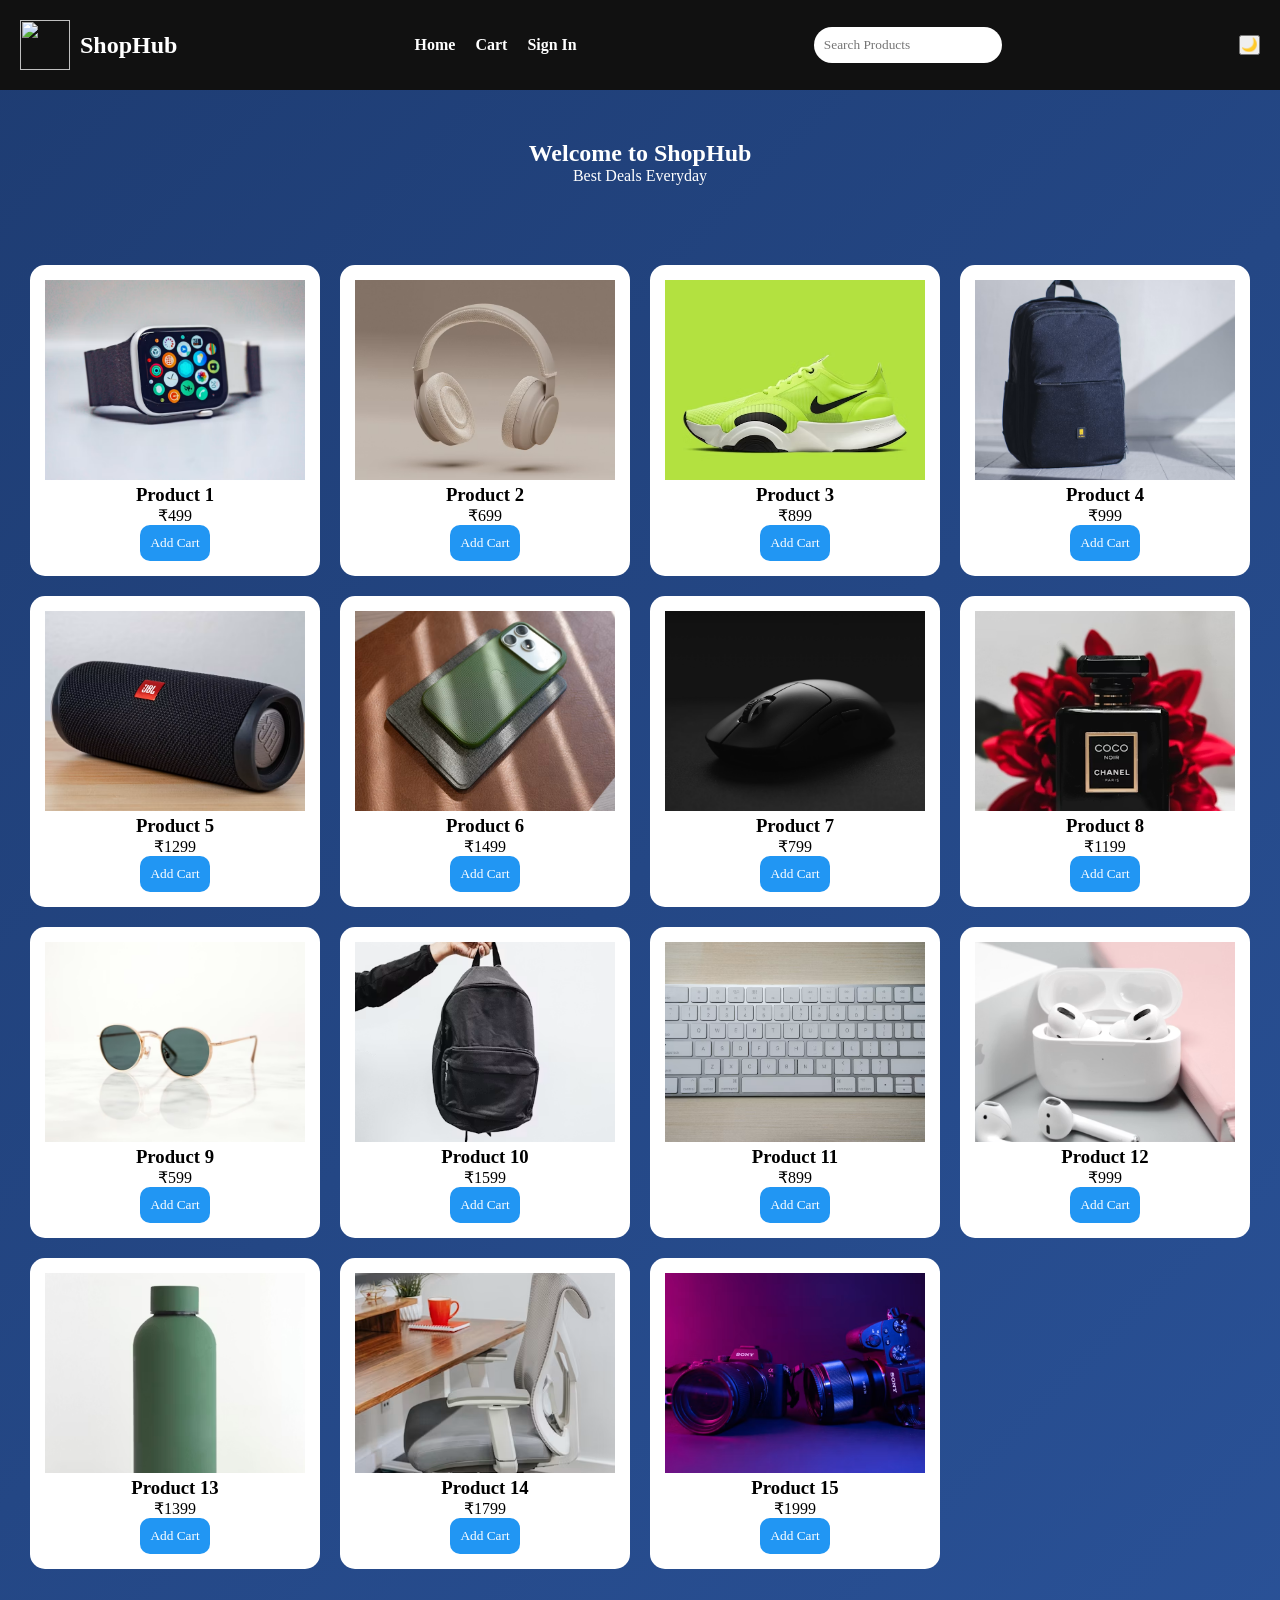
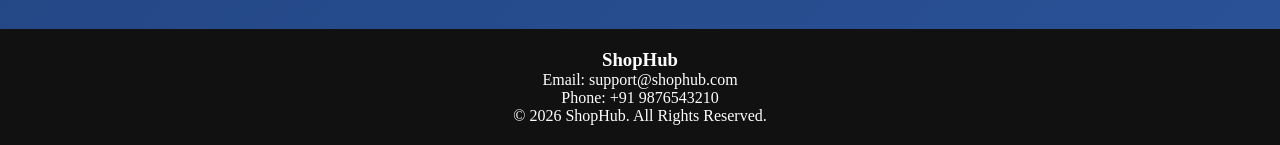
==== index.html @ 16455e15 "initial commit" ====
<!DOCTYPE html>
<html lang="en">
<head>
<meta charset="UTF-8">
<meta name="viewport" content="width=device-width, initial-scale=1.0">
<title>ShopHub</title>

<link rel="stylesheet" href="css/style.css">
</head>
<body>

<header>

<div class="logo">
<img src="images/logo.png">
<h2>ShopHub</h2>
</div>

<nav>
<a href="index.html">Home</a>
<a href="cart.html">Cart</a>
<a href="login.html">Sign In</a>
</nav>

<div class="search-box">
<input type="text" id="searchInput" placeholder="Search Products">
</div>

<button id="themeBtn">🌙</button>

</header>

<section class="hero">
<h1>Welcome to ShopHub</h1>
<p>Best Deals Everyday</p>
</section>

<section class="products" id="productContainer">

<div class="card">
<img src="images/product1.jpg">
<h3>Product 1</h3>
<p>₹499</p>
<button onclick="addToCart('Product 1',499)">Add Cart</button>
</div>

<div class="card">
<img src="images/product2.jpg">
<h3>Product 2</h3>
<p>₹699</p>
<button onclick="addToCart('Product 2',699)">Add Cart</button>
</div>

<div class="card">
<img src="images/product3.jpg">
<h3>Product 3</h3>
<p>₹899</p>
<button onclick="addToCart('Product 3',899)">Add Cart</button>
</div>

<div class="card">
<img src="images/product4.jpg">
<h3>Product 4</h3>
<p>₹999</p>
<button onclick="addToCart('Product 4',999)">Add Cart</button>
</div>

<div class="card">
<img src="images/product5.jpg">
<h3>Product 5</h3>
<p>₹1299</p>
<button onclick="addToCart('Product 5',1299)">Add Cart</button>
</div>

<div class="card">
<img src="images/product6.jpg">
<h3>Product 6</h3>
<p>₹1499</p>
<button onclick="addToCart('Product 6',1499)">Add Cart</button>
</div>

<div class="card">
<img src="images/product7.jpg">
<h3>Product 7</h3>
<p>₹799</p>
<button onclick="addToCart('Product 7',799)">Add Cart</button>
</div>

<div class="card">
<img src="images/product8.jpg">
<h3>Product 8</h3>
<p>₹1199</p>
<button onclick="addToCart('Product 8',1199)">Add Cart</button>
</div>

<div class="card">
<img src="images/product9.jpg">
<h3>Product 9</h3>
<p>₹599</p>
<button onclick="addToCart('Product 9',599)">Add Cart</button>
</div>

<div class="card">
<img src="images/product10.jpg">
<h3>Product 10</h3>
<p>₹1599</p>
<button onclick="addToCart('Product 10',1599)">Add Cart</button>
</div>

<div class="card">
<img src="images/product11.jpg">
<h3>Product 11</h3>
<p>₹899</p>
<button onclick="addToCart('Product 11',899)">Add Cart</button>
</div>

<div class="card">
<img src="images/product12.jpg">
<h3>Product 12</h3>
<p>₹999</p>
<button onclick="addToCart('Product 12',999)">Add Cart</button>
</div>

<div class="card">
<img src="images/product13.jpg">
<h3>Product 13</h3>
<p>₹1399</p>
<button onclick="addToCart('Product 13',1399)">Add Cart</button>
</div>

<div class="card">
<img src="images/product14.jpg">
<h3>Product 14</h3>
<p>₹1799</p>
<button onclick="addToCart('Product 14',1799)">Add Cart</button>
</div>

<div class="card">
<img src="images/product15.jpg">
<h3>Product 15</h3>
<p>₹1999</p>
<button onclick="addToCart('Product 15',1999)">Add Cart</button>
</div>

</section>

<footer>
<h3>ShopHub</h3>
<p>Email: support@shophub.com</p>
<p>Phone: +91 9876543210</p>
<p>© 2026 ShopHub. All Rights Reserved.</p>
</footer>

<script src="js/script.js"></script>

</body>
</html>
---- css/style.css ----
*{
margin:0;
padding:0;
box-sizing:border-box;
font-family:Poppins;
}

body{
background:linear-gradient(135deg,#1e3c72,#2a5298);
color:white;
}

header{
display:flex;
justify-content:space-between;
align-items:center;
padding:20px;
background:#111;
}

.logo{
display:flex;
align-items:center;
gap:10px;
}

.logo img{
width:50px;
height:50px;
}

nav{
display:flex;
gap:20px;
}

nav a{
color:white;
text-decoration:none;
font-weight:bold;
}

.search-box input{
padding:10px;
border:none;
border-radius:20px;
}

.hero{
text-align:center;
padding:50px;
}

.products{
display:grid;
grid-template-columns:repeat(auto-fit,minmax(250px,1fr));
gap:20px;
padding:30px;
}

.card{
background:white;
color:black;
padding:15px;
border-radius:15px;
text-align:center;
transition:.3s;
}

.card:hover{
transform:scale(1.05);
}

.card img{
width:100%;
height:200px;
object-fit:cover;
}

.card button{
padding:10px;
background:#2196f3;
color:white;
border:none;
border-radius:10px;
cursor:pointer;
}

.auth-box{
width:400px;
margin:100px auto;
background:white;
color:black;
padding:30px;
border-radius:15px;
}

.auth-box input{
width:100%;
padding:10px;
margin:10px 0;
}

.register-container{
display:flex;
height:100vh;
}

.left-image{
width:50%;
}

.left-image img{
width:100%;
height:100%;
object-fit:cover;
}

.register-form{
width:50%;
display:flex;
flex-direction:column;
justify-content:center;
padding:50px;
background:white;
color:black;
}

.register-form input{
padding:12px;
margin:10px 0;
}

footer{
text-align:center;
padding:20px;
background:#111;
margin-top:30px;
}

.dark{
background:#111;
color:white;
}
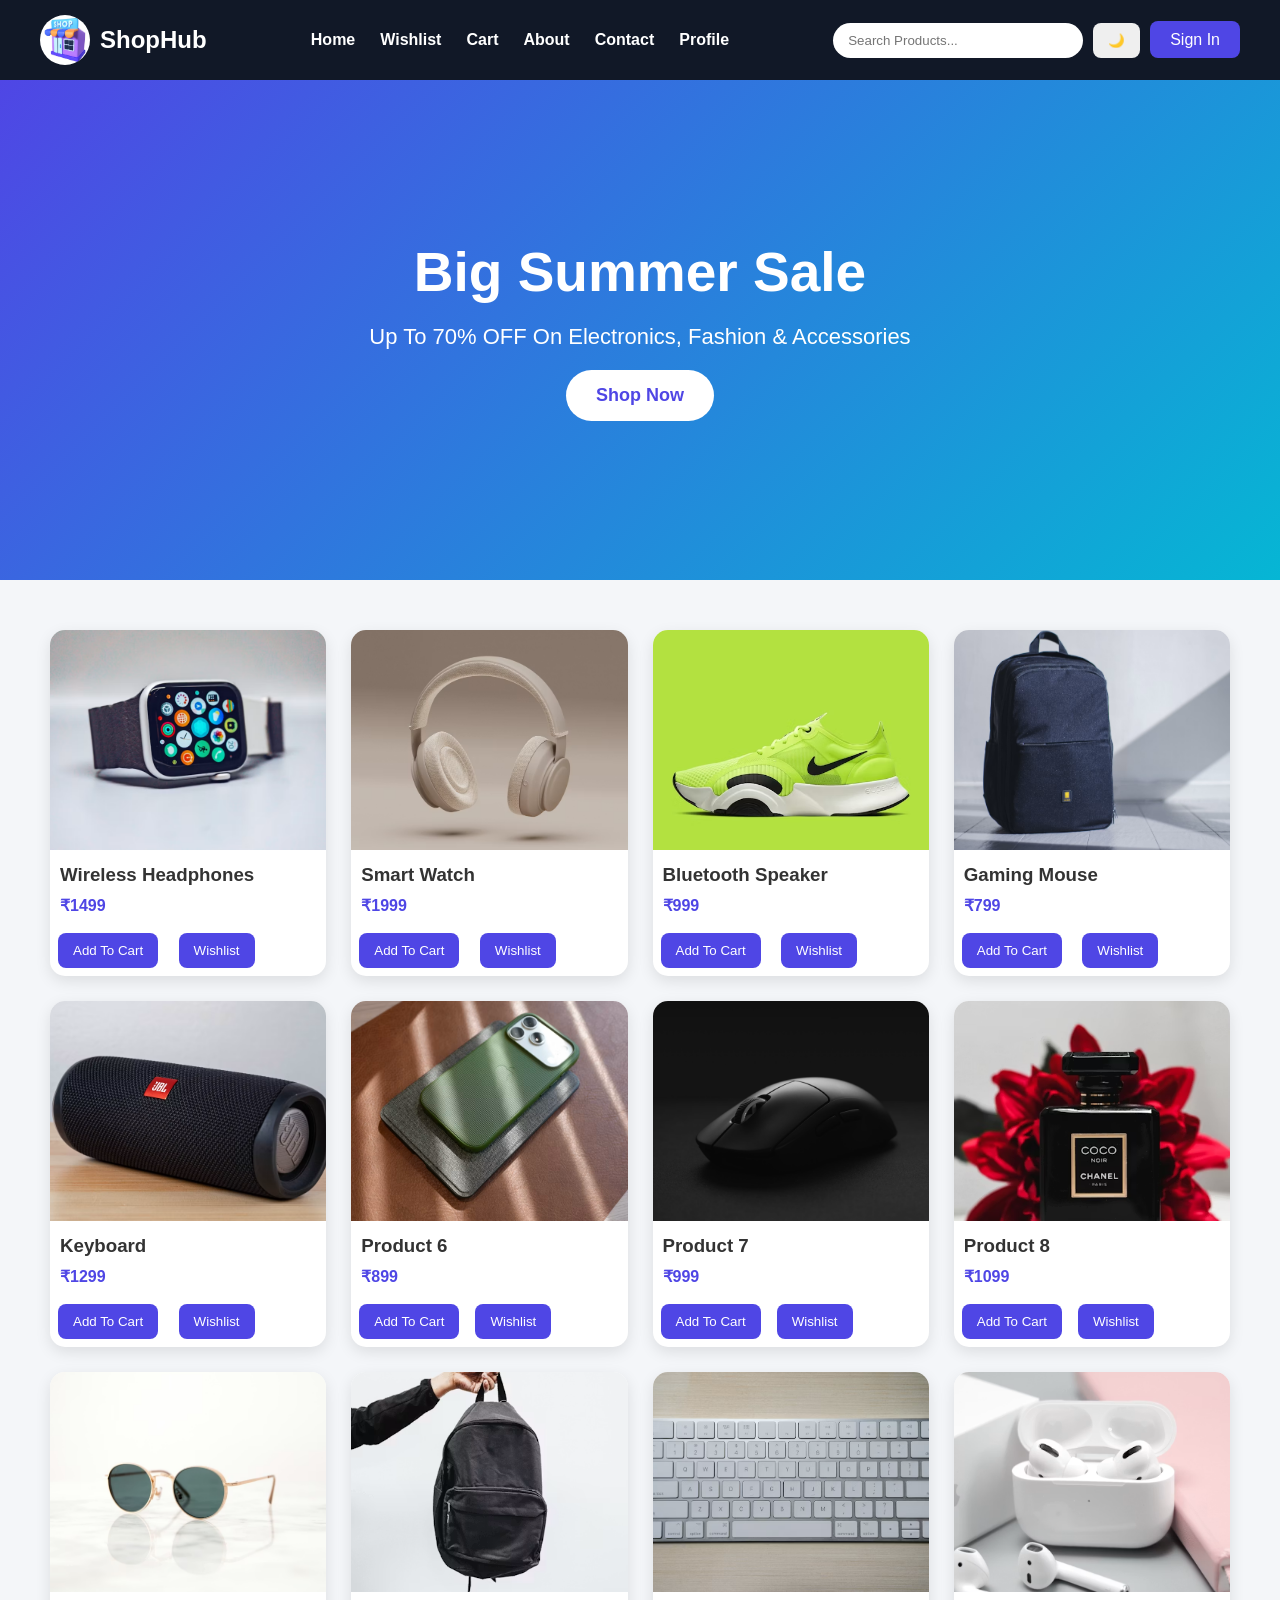
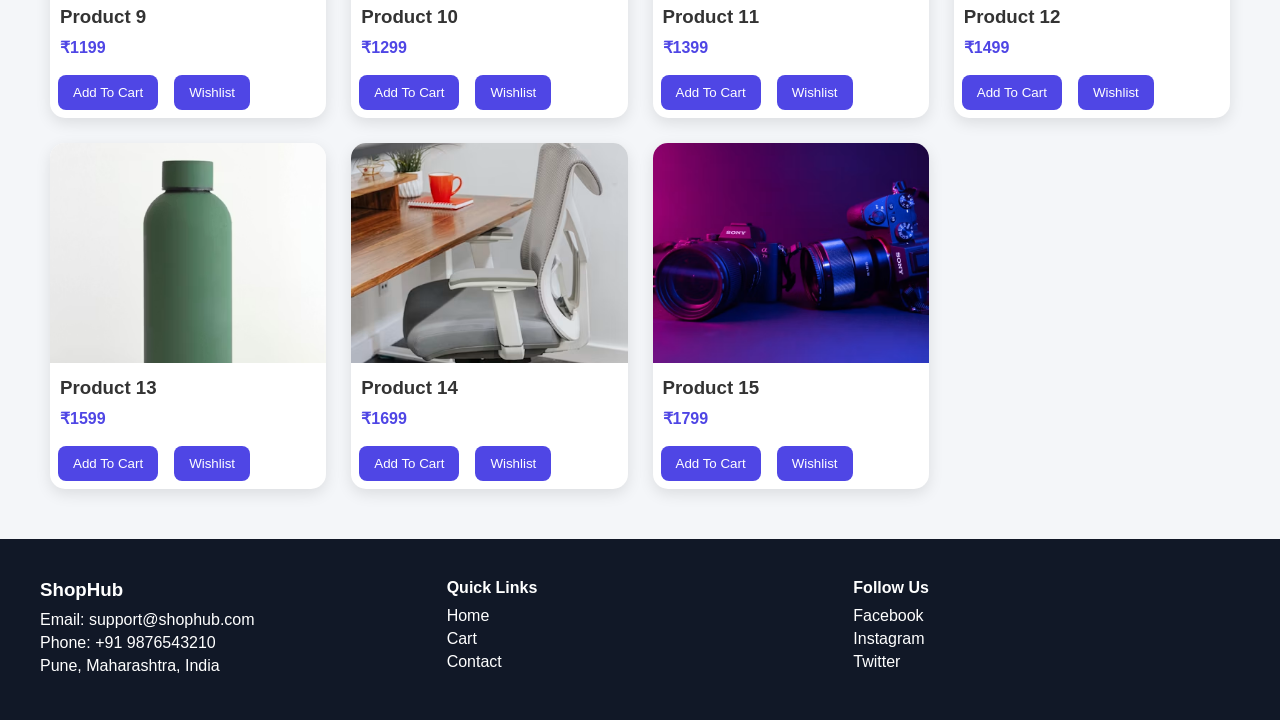
==== commit 8a353534: "Initial commit" ====
--- a/index.html
+++ b/index.html
@@ -3,152 +3,200 @@
 <head>
 <meta charset="UTF-8">
 <meta name="viewport" content="width=device-width, initial-scale=1.0">
-<title>ShopHub</title>
+<title>ShopHub E-Commerce</title>
 
 <link rel="stylesheet" href="css/style.css">
+<link rel="stylesheet"
+href="https://cdnjs.cloudflare.com/ajax/libs/font-awesome/6.5.1/css/all.min.css">
 </head>
+
 <body>
 
 <header>
 
 <div class="logo">
-<img src="images/logo.png">
+<img src="images/logo.png" alt="">
 <h2>ShopHub</h2>
 </div>
 
 <nav>
 <a href="index.html">Home</a>
+<a href="wishlist.html">Wishlist</a>
 <a href="cart.html">Cart</a>
-<a href="login.html">Sign In</a>
+<a href="about.html">About</a>
+<a href="contact.html">Contact</a>
+<a href="profile.html">Profile</a>
 </nav>
 
-<div class="search-box">
-<input type="text" id="searchInput" placeholder="Search Products">
-</div>
-
-<button id="themeBtn">🌙</button>
+<div class="right-header">
+
+<input
+type="text"
+id="searchInput"
+placeholder="Search Products...">
+
+<button id="themeBtn">
+🌙
+</button>
+
+<div id="userSection">
+
+<a href="login.html" class="login-btn">
+Sign In
+</a>
+
+</div>
+
+</div>
 
 </header>
 
 <section class="hero">
-<h1>Welcome to ShopHub</h1>
-<p>Best Deals Everyday</p>
+
+<h1>Big Summer Sale</h1>
+
+<p>
+Up To 70% OFF On Electronics,
+Fashion & Accessories
+</p>
+
+<a href="#products">
+<button class="shop-btn">
+Shop Now
+</button>
+</a>
+
 </section>
 
-<section class="products" id="productContainer">
+<section id="products" class="products">
+
+<!-- Product 1 -->
 
 <div class="card">
 <img src="images/product1.jpg">
-<h3>Product 1</h3>
-<p>₹499</p>
-<button onclick="addToCart('Product 1',499)">Add Cart</button>
-</div>
+<h3>Wireless Headphones</h3>
+<p>₹1499</p>
+
+<button onclick="addToCart('Wireless Headphones',1499)">
+Add To Cart
+</button>
+
+<button onclick="addToWishlist('Wireless Headphones',1499)">
+Wishlist
+</button>
+</div>
+
+<!-- Product 2 -->
 
 <div class="card">
 <img src="images/product2.jpg">
-<h3>Product 2</h3>
-<p>₹699</p>
-<button onclick="addToCart('Product 2',699)">Add Cart</button>
-</div>
+<h3>Smart Watch</h3>
+<p>₹1999</p>
+
+<button onclick="addToCart('Smart Watch',1999)">
+Add To Cart
+</button>
+
+<button onclick="addToWishlist('Smart Watch',1999)">
+Wishlist
+</button>
+</div>
+
+<!-- Product 3 -->
 
 <div class="card">
 <img src="images/product3.jpg">
-<h3>Product 3</h3>
-<p>₹899</p>
-<button onclick="addToCart('Product 3',899)">Add Cart</button>
-</div>
+<h3>Bluetooth Speaker</h3>
+<p>₹999</p>
+
+<button onclick="addToCart('Bluetooth Speaker',999)">
+Add To Cart
+</button>
+
+<button onclick="addToWishlist('Bluetooth Speaker',999)">
+Wishlist
+</button>
+</div>
+
+<!-- Product 4 -->
 
 <div class="card">
 <img src="images/product4.jpg">
-<h3>Product 4</h3>
-<p>₹999</p>
-<button onclick="addToCart('Product 4',999)">Add Cart</button>
-</div>
+<h3>Gaming Mouse</h3>
+<p>₹799</p>
+
+<button onclick="addToCart('Gaming Mouse',799)">
+Add To Cart
+</button>
+
+<button onclick="addToWishlist('Gaming Mouse',799)">
+Wishlist
+</button>
+</div>
+
+<!-- Product 5 -->
 
 <div class="card">
 <img src="images/product5.jpg">
-<h3>Product 5</h3>
+<h3>Keyboard</h3>
 <p>₹1299</p>
-<button onclick="addToCart('Product 5',1299)">Add Cart</button>
-</div>
-
-<div class="card">
-<img src="images/product6.jpg">
-<h3>Product 6</h3>
-<p>₹1499</p>
-<button onclick="addToCart('Product 6',1499)">Add Cart</button>
-</div>
-
-<div class="card">
-<img src="images/product7.jpg">
-<h3>Product 7</h3>
-<p>₹799</p>
-<button onclick="addToCart('Product 7',799)">Add Cart</button>
-</div>
-
-<div class="card">
-<img src="images/product8.jpg">
-<h3>Product 8</h3>
-<p>₹1199</p>
-<button onclick="addToCart('Product 8',1199)">Add Cart</button>
-</div>
-
-<div class="card">
-<img src="images/product9.jpg">
-<h3>Product 9</h3>
-<p>₹599</p>
-<button onclick="addToCart('Product 9',599)">Add Cart</button>
-</div>
-
-<div class="card">
-<img src="images/product10.jpg">
-<h3>Product 10</h3>
-<p>₹1599</p>
-<button onclick="addToCart('Product 10',1599)">Add Cart</button>
-</div>
-
-<div class="card">
-<img src="images/product11.jpg">
-<h3>Product 11</h3>
-<p>₹899</p>
-<button onclick="addToCart('Product 11',899)">Add Cart</button>
-</div>
-
-<div class="card">
-<img src="images/product12.jpg">
-<h3>Product 12</h3>
-<p>₹999</p>
-<button onclick="addToCart('Product 12',999)">Add Cart</button>
-</div>
-
-<div class="card">
-<img src="images/product13.jpg">
-<h3>Product 13</h3>
-<p>₹1399</p>
-<button onclick="addToCart('Product 13',1399)">Add Cart</button>
-</div>
-
-<div class="card">
-<img src="images/product14.jpg">
-<h3>Product 14</h3>
-<p>₹1799</p>
-<button onclick="addToCart('Product 14',1799)">Add Cart</button>
-</div>
-
-<div class="card">
-<img src="images/product15.jpg">
-<h3>Product 15</h3>
-<p>₹1999</p>
-<button onclick="addToCart('Product 15',1999)">Add Cart</button>
-</div>
+
+<button onclick="addToCart('Keyboard',1299)">
+Add To Cart
+</button>
+
+<button onclick="addToWishlist('Keyboard',1299)">
+Wishlist
+</button>
+</div>
+
+<!-- Product 6-15 -->
+
+<div class="card"><img src="images/product6.jpg"><h3>Product 6</h3><p>₹899</p><button onclick="addToCart('Product 6',899)">Add To Cart</button><button onclick="addToWishlist('Product 6',899)">Wishlist</button></div>
+
+<div class="card"><img src="images/product7.jpg"><h3>Product 7</h3><p>₹999</p><button onclick="addToCart('Product 7',999)">Add To Cart</button><button onclick="addToWishlist('Product 7',999)">Wishlist</button></div>
+
+<div class="card"><img src="images/product8.jpg"><h3>Product 8</h3><p>₹1099</p><button onclick="addToCart('Product 8',1099)">Add To Cart</button><button onclick="addToWishlist('Product 8',1099)">Wishlist</button></div>
+
+<div class="card"><img src="images/product9.jpg"><h3>Product 9</h3><p>₹1199</p><button onclick="addToCart('Product 9',1199)">Add To Cart</button><button onclick="addToWishlist('Product 9',1199)">Wishlist</button></div>
+
+<div class="card"><img src="images/product10.jpg"><h3>Product 10</h3><p>₹1299</p><button onclick="addToCart('Product 10',1299)">Add To Cart</button><button onclick="addToWishlist('Product 10',1299)">Wishlist</button></div>
+
+<div class="card"><img src="images/product11.jpg"><h3>Product 11</h3><p>₹1399</p><button onclick="addToCart('Product 11',1399)">Add To Cart</button><button onclick="addToWishlist('Product 11',1399)">Wishlist</button></div>
+
+<div class="card"><img src="images/product12.jpg"><h3>Product 12</h3><p>₹1499</p><button onclick="addToCart('Product 12',1499)">Add To Cart</button><button onclick="addToWishlist('Product 12',1499)">Wishlist</button></div>
+
+<div class="card"><img src="images/product13.jpg"><h3>Product 13</h3><p>₹1599</p><button onclick="addToCart('Product 13',1599)">Add To Cart</button><button onclick="addToWishlist('Product 13',1599)">Wishlist</button></div>
+
+<div class="card"><img src="images/product14.jpg"><h3>Product 14</h3><p>₹1699</p><button onclick="addToCart('Product 14',1699)">Add To Cart</button><button onclick="addToWishlist('Product 14',1699)">Wishlist</button></div>
+
+<div class="card"><img src="images/product15.jpg"><h3>Product 15</h3><p>₹1799</p><button onclick="addToCart('Product 15',1799)">Add To Cart</button><button onclick="addToWishlist('Product 15',1799)">Wishlist</button></div>
 
 </section>
 
 <footer>
+
+<div>
 <h3>ShopHub</h3>
 <p>Email: support@shophub.com</p>
 <p>Phone: +91 9876543210</p>
-<p>© 2026 ShopHub. All Rights Reserved.</p>
+<p>Pune, Maharashtra, India</p>
+</div>
+
+<div>
+<h4>Quick Links</h4>
+<p>Home</p>
+<p>Cart</p>
+<p>Contact</p>
+</div>
+
+<div>
+<h4>Follow Us</h4>
+<p>Facebook</p>
+<p>Instagram</p>
+<p>Twitter</p>
+</div>
+
 </footer>
 
 <script src="js/script.js"></script>
--- a/css/style.css
+++ b/css/style.css
@@ -1,21 +1,34 @@
+/* =========================
+   GLOBAL
+========================= */
+
 *{
 margin:0;
 padding:0;
 box-sizing:border-box;
-font-family:Poppins;
+font-family:'Segoe UI',sans-serif;
+scroll-behavior:smooth;
 }
 
 body{
-background:linear-gradient(135deg,#1e3c72,#2a5298);
-color:white;
-}
+background:#f4f6f9;
+color:#333;
+transition:0.3s;
+}
+
+/* =========================
+   HEADER
+========================= */
 
 header{
 display:flex;
 justify-content:space-between;
 align-items:center;
-padding:20px;
-background:#111;
+padding:15px 40px;
+background:#111827;
+position:sticky;
+top:0;
+z-index:1000;
 }
 
 .logo{
@@ -27,118 +40,739 @@
 .logo img{
 width:50px;
 height:50px;
+border-radius:50%;
+}
+
+.logo h2{
+color:white;
 }
 
 nav{
 display:flex;
-gap:20px;
+gap:25px;
 }
 
 nav a{
-color:white;
 text-decoration:none;
+color:white;
+font-weight:600;
+transition:0.3s;
+}
+
+nav a:hover{
+color:#06b6d4;
+}
+
+.right-header{
+display:flex;
+align-items:center;
+gap:10px;
+}
+
+.right-header input{
+padding:10px 15px;
+border:none;
+border-radius:25px;
+width:250px;
+outline:none;
+}
+
+.login-btn{
+background:#4f46e5;
+padding:10px 20px;
+color:white;
+text-decoration:none;
+border-radius:8px;
+}
+
+#themeBtn{
+padding:10px 15px;
+border:none;
+border-radius:8px;
+cursor:pointer;
+}
+
+/* =========================
+   HERO SECTION
+========================= */
+
+.hero{
+height:500px;
+display:flex;
+flex-direction:column;
+justify-content:center;
+align-items:center;
+text-align:center;
+background:
+linear-gradient(
+135deg,
+#4f46e5,
+#06b6d4
+);
+color:white;
+}
+
+.hero h1{
+font-size:55px;
+margin-bottom:20px;
+}
+
+.hero p{
+font-size:22px;
+margin-bottom:20px;
+}
+
+.shop-btn{
+padding:15px 30px;
+background:white;
+color:#4f46e5;
+font-size:18px;
 font-weight:bold;
-}
-
-.search-box input{
-padding:10px;
-border:none;
-border-radius:20px;
-}
-
-.hero{
-text-align:center;
+border:none;
+border-radius:30px;
+cursor:pointer;
+}
+
+/* =========================
+   PRODUCTS
+========================= */
+
+.products{
 padding:50px;
-}
-
-.products{
 display:grid;
-grid-template-columns:repeat(auto-fit,minmax(250px,1fr));
-gap:20px;
-padding:30px;
+grid-template-columns:
+repeat(auto-fit,minmax(250px,1fr));
+gap:25px;
 }
 
 .card{
 background:white;
-color:black;
-padding:15px;
 border-radius:15px;
+overflow:hidden;
+box-shadow:
+0 5px 15px rgba(0,0,0,.1);
+transition:.3s;
+}
+
+.card:hover{
+transform:translateY(-10px);
+}
+
+.card img{
+width:100%;
+height:220px;
+object-fit:cover;
+}
+
+.card h3{
+padding:10px;
+}
+
+.card p{
+padding:0 10px 10px;
+font-weight:bold;
+color:#4f46e5;
+}
+
+.card button{
+margin:8px;
+padding:10px 15px;
+border:none;
+cursor:pointer;
+border-radius:8px;
+background:#4f46e5;
+color:white;
+}
+
+.card button:hover{
+background:#06b6d4;
+}
+
+/* =========================
+   LOGIN PAGE
+========================= */
+
+.auth-container{
+height:100vh;
+display:flex;
+justify-content:center;
+align-items:center;
+background:
+linear-gradient(
+135deg,
+#4f46e5,
+#06b6d4
+);
+}
+
+.auth-box{
+background:white;
+padding:40px;
+width:400px;
+border-radius:15px;
+box-shadow:
+0 10px 25px rgba(0,0,0,.2);
+}
+
+.auth-box h2{
 text-align:center;
-transition:.3s;
-}
-
-.card:hover{
-transform:scale(1.05);
-}
-
-.card img{
-width:100%;
-height:200px;
+margin-bottom:20px;
+}
+
+.auth-box input{
+width:100%;
+padding:12px;
+margin:10px 0;
+border:1px solid #ccc;
+border-radius:8px;
+}
+
+.auth-box button{
+width:100%;
+padding:12px;
+background:#4f46e5;
+color:white;
+border:none;
+border-radius:8px;
+cursor:pointer;
+}
+
+.auth-box p{
+text-align:center;
+margin-top:15px;
+}
+
+/* =========================
+   REGISTER PAGE
+========================= */
+
+.register-container{
+display:flex;
+height:100vh;
+}
+
+.left-side{
+width:50%;
+}
+
+.left-side img{
+width:100%;
+height:100%;
 object-fit:cover;
 }
 
-.card button{
-padding:10px;
-background:#2196f3;
-color:white;
-border:none;
+.right-side{
+width:50%;
+display:flex;
+justify-content:center;
+align-items:center;
+background:white;
+}
+
+.register-form{
+width:400px;
+}
+
+.register-form h2{
+margin-bottom:20px;
+}
+
+.register-form input,
+.register-form textarea{
+width:100%;
+padding:12px;
+margin:10px 0;
+border:1px solid #ccc;
+border-radius:8px;
+}
+
+.register-form button{
+width:100%;
+padding:12px;
+background:#4f46e5;
+color:white;
+border:none;
+border-radius:8px;
+cursor:pointer;
+}
+
+/* =========================
+   CART
+========================= */
+
+.cart-container{
+padding:40px;
+}
+
+.cart-item{
+display:flex;
+justify-content:space-between;
+align-items:center;
+background:white;
+padding:20px;
+margin-bottom:15px;
 border-radius:10px;
-cursor:pointer;
-}
-
-.auth-box{
-width:400px;
-margin:100px auto;
+box-shadow:
+0 3px 10px rgba(0,0,0,.1);
+}
+
+.qty-btn{
+padding:8px 12px;
+border:none;
+background:#4f46e5;
+color:white;
+cursor:pointer;
+border-radius:5px;
+}
+
+.total-box{
+margin-top:30px;
+text-align:right;
+font-size:24px;
+font-weight:bold;
+}
+
+/* =========================
+   CHECKOUT
+========================= */
+
+.checkout{
+padding:50px;
+max-width:700px;
+margin:auto;
+}
+
+.checkout input,
+.checkout textarea,
+.checkout select{
+width:100%;
+padding:12px;
+margin:10px 0;
+border:1px solid #ccc;
+border-radius:8px;
+}
+
+.checkout button{
+padding:12px 25px;
+background:#4f46e5;
+color:white;
+border:none;
+border-radius:8px;
+cursor:pointer;
+}
+
+/* =========================
+   PROFILE
+========================= */
+
+.profile{
+padding:50px;
+max-width:700px;
+margin:auto;
+}
+
+.profile-card{
 background:white;
-color:black;
 padding:30px;
 border-radius:15px;
-}
-
-.auth-box input{
-width:100%;
-padding:10px;
-margin:10px 0;
-}
-
-.register-container{
-display:flex;
-height:100vh;
-}
-
-.left-image{
-width:50%;
-}
-
-.left-image img{
-width:100%;
-height:100%;
-object-fit:cover;
-}
-
-.register-form{
-width:50%;
-display:flex;
-flex-direction:column;
-justify-content:center;
-padding:50px;
-background:white;
-color:black;
-}
-
-.register-form input{
+box-shadow:
+0 5px 15px rgba(0,0,0,.1);
+}
+
+.profile-card h2{
+margin-bottom:15px;
+}
+
+/* =========================
+   ABOUT & CONTACT
+========================= */
+
+.page-section{
+padding:60px;
+max-width:1000px;
+margin:auto;
+}
+
+.page-section h1{
+margin-bottom:20px;
+}
+
+.contact-form input,
+.contact-form textarea{
+width:100%;
 padding:12px;
 margin:10px 0;
-}
+border:1px solid #ccc;
+border-radius:8px;
+}
+
+.contact-form button{
+padding:12px 25px;
+background:#4f46e5;
+color:white;
+border:none;
+border-radius:8px;
+}
+
+/* =========================
+   FOOTER
+========================= */
 
 footer{
+background:#111827;
+color:white;
+padding:40px;
+display:grid;
+grid-template-columns:
+repeat(auto-fit,minmax(250px,1fr));
+gap:20px;
+}
+
+footer h3,
+footer h4{
+margin-bottom:10px;
+}
+
+footer p{
+margin:5px 0;
+}
+
+/* =========================
+   DARK MODE
+========================= */
+
+.dark{
+background:#111827;
+color:white;
+}
+
+.dark .card{
+background:#1f2937;
+color:white;
+}
+
+.dark .auth-box,
+.dark .register-form,
+.dark .profile-card,
+.dark .cart-item{
+background:#1f2937;
+color:white;
+}
+
+.dark input,
+.dark textarea,
+.dark select{
+background:#374151;
+color:white;
+border:none;
+}
+
+/* =========================
+   RESPONSIVE
+========================= */
+
+@media(max-width:900px){
+
+header{
+flex-direction:column;
+gap:15px;
+}
+
+nav{
+flex-wrap:wrap;
+justify-content:center;
+}
+
+.register-container{
+flex-direction:column;
+}
+
+.left-side,
+.right-side{
+width:100%;
+height:auto;
+}
+
+.hero h1{
+font-size:35px;
+}
+
+.hero p{
+font-size:18px;
+}
+
+.right-header input{
+width:180px;
+}
+}
+
+@media(max-width:600px){
+
+.products{
+padding:20px;
+}
+
+.hero{
+height:350px;
+}
+
+.hero h1{
+font-size:28px;
+}
+
+.hero p{
+font-size:16px;
+}
+
+.card img{
+height:180px;
+}
+}
+
+/* ==========================
+   ACCOUNT DROPDOWN
+========================== */
+
+.account-menu{
+position:relative;
+display:inline-block;
+}
+
+.account-btn{
+background:#4f46e5;
+color:white;
+padding:10px 15px;
+border-radius:8px;
+cursor:pointer;
+font-weight:600;
+text-decoration:none;
+display:flex;
+align-items:center;
+gap:8px;
+}
+
+.dropdown-content{
+display:none;
+position:absolute;
+right:0;
+top:45px;
+background:white;
+min-width:180px;
+border-radius:10px;
+box-shadow:0 5px 15px rgba(0,0,0,.2);
+overflow:hidden;
+z-index:1000;
+}
+
+.dropdown-content a{
+display:block;
+padding:12px;
+text-decoration:none;
+color:#333;
+font-weight:500;
+}
+
+.dropdown-content a:hover{
+background:#f1f5f9;
+}
+
+.account-menu:hover .dropdown-content{
+display:block;
+}
+
+.dark .dropdown-content{
+background:#1f2937;
+}
+
+.dark .dropdown-content a{
+color:white;
+}
+
+.dark .dropdown-content a:hover{
+background:#374151;
+}
+
+/* ==========================
+   PROFILE PAGE
+========================== */
+
+.profile-page{
+min-height:100vh;
+display:flex;
+justify-content:center;
+align-items:center;
+padding:40px;
+background:
+linear-gradient(
+135deg,
+#4f46e5,
+#06b6d4
+);
+}
+
+.profile-card{
+width:100%;
+max-width:700px;
+background:white;
+padding:40px;
+border-radius:20px;
+box-shadow:
+0 15px 35px rgba(0,0,0,.2);
 text-align:center;
-padding:20px;
-background:#111;
+}
+
+.profile-header{
+margin-bottom:30px;
+}
+
+.profile-avatar{
+width:120px;
+height:120px;
+margin:auto;
+border-radius:50%;
+background:#4f46e5;
+display:flex;
+justify-content:center;
+align-items:center;
+font-size:55px;
+color:white;
+margin-bottom:15px;
+}
+
+.profile-header h2{
+font-size:30px;
+margin-bottom:10px;
+}
+
+.profile-header p{
+color:gray;
+}
+
+.profile-info{
+text-align:left;
+margin-top:20px;
+}
+
+.profile-row{
+display:flex;
+justify-content:space-between;
+padding:15px;
+border-bottom:1px solid #ddd;
+}
+
+.profile-label{
+font-weight:bold;
+color:#4f46e5;
+}
+
+.profile-buttons{
 margin-top:30px;
-}
-
-.dark{
-background:#111;
-color:white;
+display:flex;
+justify-content:center;
+gap:15px;
+flex-wrap:wrap;
+}
+
+.profile-btn{
+padding:12px 25px;
+border:none;
+border-radius:8px;
+background:#06b6d4;
+color:white;
+cursor:pointer;
+font-size:16px;
+}
+
+.logout-btn{
+padding:12px 25px;
+border:none;
+border-radius:8px;
+background:#ef4444;
+color:white;
+cursor:pointer;
+font-size:16px;
+}
+
+.profile-btn:hover,
+.logout-btn:hover{
+opacity:.9;
+}
+
+.dark .profile-card{
+background:#1f2937;
+color:white;
+}
+
+.dark .profile-row{
+border-color:#374151;
+}
+
+.dark .profile-label{
+color:#06b6d4;
+}
+
+/* ==========================
+   PROFILE FORM
+========================== */
+
+#profileForm{
+display:flex;
+flex-direction:column;
+gap:15px;
+margin-top:20px;
+}
+
+#profileForm input,
+#profileForm textarea{
+padding:12px;
+border:1px solid #ccc;
+border-radius:8px;
+font-size:16px;
+width:100%;
+}
+
+#profileForm textarea{
+height:120px;
+resize:none;
+}
+
+/* PROFILE IMAGE */
+
+.profile-image-section{
+text-align:center;
+margin-bottom:20px;
+}
+
+.profile-image-section img{
+width:140px;
+height:140px;
+border-radius:50%;
+object-fit:cover;
+border:4px solid #4f46e5;
+}
+
+.profile-image-section input{
+margin-top:10px;
+}
+
+/* ==========================
+   PROFILE PHOTO
+========================== */
+
+.profile-image-section{
+text-align:center;
+margin-bottom:20px;
+}
+
+.profile-image-section img{
+width:150px;
+height:150px;
+border-radius:50%;
+object-fit:cover;
+border:4px solid #4f46e5;
+box-shadow:0 5px 15px rgba(0,0,0,.2);
+}
+
+.profile-image-section input{
+margin-top:10px;
 }
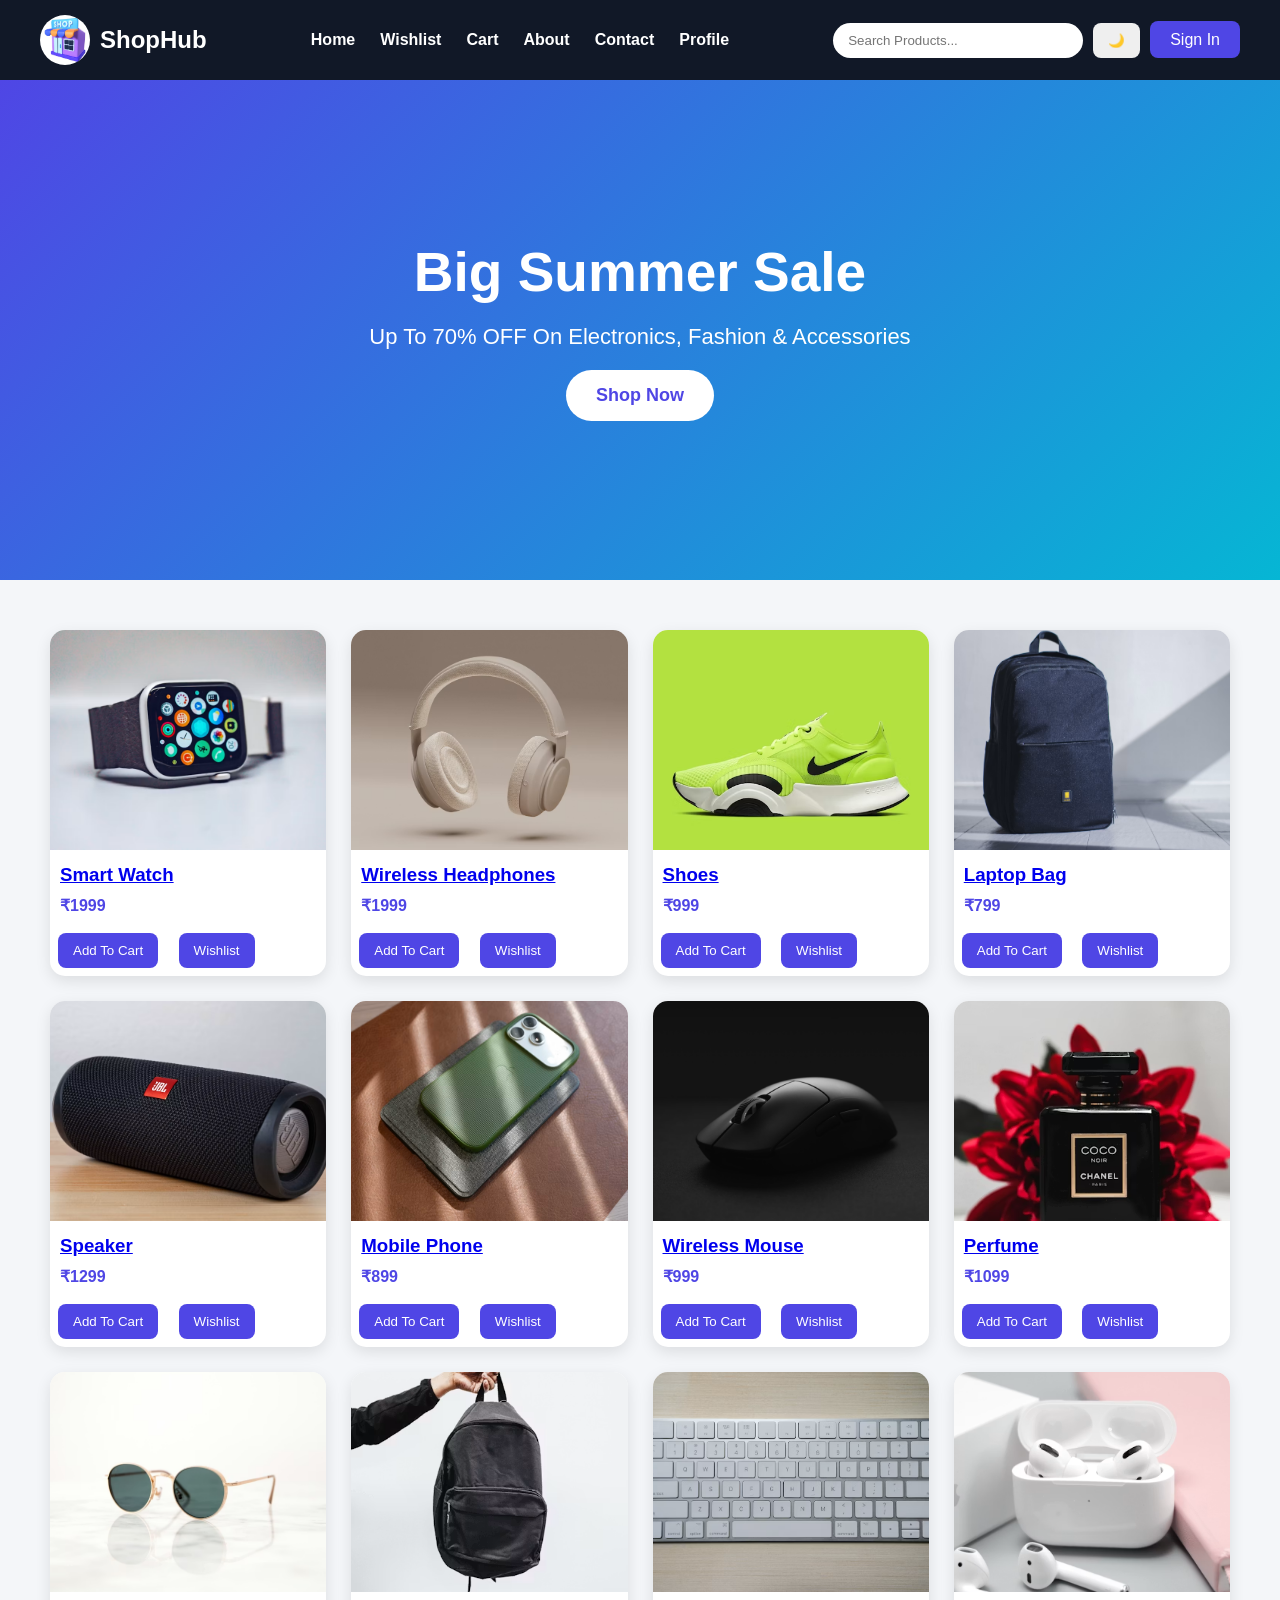
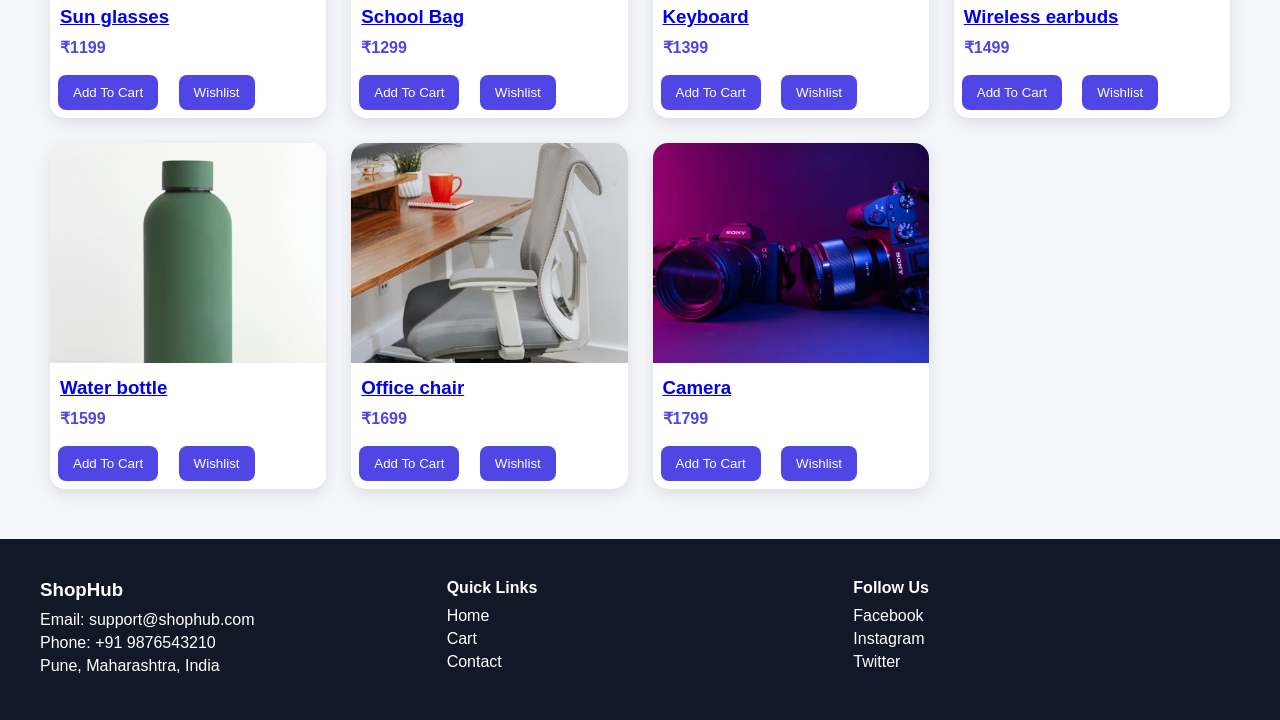
==== commit c2514c57: "Update site: update pages, styles, and scripts" ====
--- a/index.html
+++ b/index.html
@@ -73,104 +73,164 @@
 <!-- Product 1 -->
 
 <div class="card">
-<img src="images/product1.jpg">
-<h3>Wireless Headphones</h3>
-<p>₹1499</p>
-
-<button onclick="addToCart('Wireless Headphones',1499)">
-Add To Cart
-</button>
-
-<button onclick="addToWishlist('Wireless Headphones',1499)">
-Wishlist
-</button>
+    <a href="product.html?id=1">
+        <img src="images/product1.jpg" alt="Smart Watch">
+        <h3>Smart Watch</h3>
+    </a>
+    <p>₹1999</p>
+    <button onclick="addToCart('Smart Watch',1499)">Add To Cart</button>
+    <button onclick="addToWishlist('Smart Watch',1499)">Wishlist</button>
 </div>
 
 <!-- Product 2 -->
 
 <div class="card">
-<img src="images/product2.jpg">
-<h3>Smart Watch</h3>
-<p>₹1999</p>
-
-<button onclick="addToCart('Smart Watch',1999)">
-Add To Cart
-</button>
-
-<button onclick="addToWishlist('Smart Watch',1999)">
-Wishlist
-</button>
+    <a href="product.html?id=2"> 
+        <img src="images/product2.jpg" alt="Wireless Headphones">
+        <h3>Wireless Headphones</h3>
+    </a>
+    <p>₹1999</p>
+<button onclick="addToCart('Wireless Headphones',1999)">Add To Cart</button>
+<button onclick="addToWishlist('Wireless Headphones',1999)">Wishlist</button>
 </div>
 
 <!-- Product 3 -->
 
 <div class="card">
-<img src="images/product3.jpg">
-<h3>Bluetooth Speaker</h3>
-<p>₹999</p>
-
-<button onclick="addToCart('Bluetooth Speaker',999)">
-Add To Cart
-</button>
-
-<button onclick="addToWishlist('Bluetooth Speaker',999)">
-Wishlist
-</button>
+    <a href="product.html?id=3">
+        <img src="images/product3.jpg" alt="Shoes">
+        <h3>Shoes</h3>
+    </a>
+    <p>₹999</p>
+    <button onclick="addToCart('Shoes',999)">Add To Cart</button>   
+    <button onclick="addToWishlist('Shoes',999)">Wishlist</button>
 </div>
 
 <!-- Product 4 -->
 
 <div class="card">
-<img src="images/product4.jpg">
-<h3>Gaming Mouse</h3>
-<p>₹799</p>
-
-<button onclick="addToCart('Gaming Mouse',799)">
-Add To Cart
-</button>
-
-<button onclick="addToWishlist('Gaming Mouse',799)">
-Wishlist
-</button>
-</div>
+    <a href="product.html?id=4">
+        <img src="images/product4.jpg" alt="Laptop Bag">
+        <h3>Laptop Bag</h3>
+    </a>
+    <p>₹799</p>
+    <button onclick="addToCart('Laptop Bag',799)">Add To Cart</button>
+    <button onclick="addToWishlist('Laptop Bag',799)">Wishlist</button>
+</div>      
 
 <!-- Product 5 -->
 
 <div class="card">
-<img src="images/product5.jpg">
-<h3>Keyboard</h3>
-<p>₹1299</p>
-
-<button onclick="addToCart('Keyboard',1299)">
-Add To Cart
-</button>
-
-<button onclick="addToWishlist('Keyboard',1299)">
-Wishlist
-</button>
+    <a href="product.html?id=5">
+        <img src="images/product5.jpg" alt="Speaker">
+        <h3>Speaker</h3>
+    </a>
+    <p>₹1299</p>
+    <button onclick="addToCart('Speaker',1299)">Add To Cart</button>
+    <button onclick="addToWishlist('Speaker',1299)">Wishlist</button>
 </div>
 
 <!-- Product 6-15 -->
 
-<div class="card"><img src="images/product6.jpg"><h3>Product 6</h3><p>₹899</p><button onclick="addToCart('Product 6',899)">Add To Cart</button><button onclick="addToWishlist('Product 6',899)">Wishlist</button></div>
-
-<div class="card"><img src="images/product7.jpg"><h3>Product 7</h3><p>₹999</p><button onclick="addToCart('Product 7',999)">Add To Cart</button><button onclick="addToWishlist('Product 7',999)">Wishlist</button></div>
-
-<div class="card"><img src="images/product8.jpg"><h3>Product 8</h3><p>₹1099</p><button onclick="addToCart('Product 8',1099)">Add To Cart</button><button onclick="addToWishlist('Product 8',1099)">Wishlist</button></div>
-
-<div class="card"><img src="images/product9.jpg"><h3>Product 9</h3><p>₹1199</p><button onclick="addToCart('Product 9',1199)">Add To Cart</button><button onclick="addToWishlist('Product 9',1199)">Wishlist</button></div>
-
-<div class="card"><img src="images/product10.jpg"><h3>Product 10</h3><p>₹1299</p><button onclick="addToCart('Product 10',1299)">Add To Cart</button><button onclick="addToWishlist('Product 10',1299)">Wishlist</button></div>
-
-<div class="card"><img src="images/product11.jpg"><h3>Product 11</h3><p>₹1399</p><button onclick="addToCart('Product 11',1399)">Add To Cart</button><button onclick="addToWishlist('Product 11',1399)">Wishlist</button></div>
-
-<div class="card"><img src="images/product12.jpg"><h3>Product 12</h3><p>₹1499</p><button onclick="addToCart('Product 12',1499)">Add To Cart</button><button onclick="addToWishlist('Product 12',1499)">Wishlist</button></div>
-
-<div class="card"><img src="images/product13.jpg"><h3>Product 13</h3><p>₹1599</p><button onclick="addToCart('Product 13',1599)">Add To Cart</button><button onclick="addToWishlist('Product 13',1599)">Wishlist</button></div>
-
-<div class="card"><img src="images/product14.jpg"><h3>Product 14</h3><p>₹1699</p><button onclick="addToCart('Product 14',1699)">Add To Cart</button><button onclick="addToWishlist('Product 14',1699)">Wishlist</button></div>
-
-<div class="card"><img src="images/product15.jpg"><h3>Product 15</h3><p>₹1799</p><button onclick="addToCart('Product 15',1799)">Add To Cart</button><button onclick="addToWishlist('Product 15',1799)">Wishlist</button></div>
+<div class="card">
+    <a href="product.html?id=6">
+        <img src="images/product6.jpg" alt="Mobile Phone">
+        <h3>Mobile Phone</h3>
+    </a>
+    <p>₹899</p>
+    <button onclick="addToCart('Mobile Phone',899)">Add To Cart</button>
+    <button onclick="addToWishlist('Mobile Phone',899)">Wishlist</button>
+</div>
+
+<div class="card">
+    <a href="product.html?id=7">
+        <img src="images/product7.jpg" alt="Wireless Mouse">
+        <h3>Wireless Mouse</h3>
+    </a>
+    <p>₹999</p>
+    <button onclick="addToCart('Wireless Mouse',999)">Add To Cart</button>
+    <button onclick="addToWishlist('Wireless Mouse',999)">Wishlist</button>
+</div>
+
+<div class="card">
+    <a href="product.html?id=8">
+        <img src="images/product8.jpg" alt="Perfume">
+        <h3>Perfume</h3>
+    </a>
+    <p>₹1099</p>
+    <button onclick="addToCart('Perfume',1099)">Add To Cart</button>
+    <button onclick="addToWishlist('Perfume',1099)">Wishlist</button>
+</div>
+
+<div class="card">
+    <a href="product.html?id=9">
+        <img src="images/product9.jpg" alt="Sun glasses">
+        <h3>Sun glasses</h3>
+    </a>
+    <p>₹1199</p>
+    <button onclick="addToCart('Sun glasses',1199)">Add To Cart</button>
+    <button onclick="addToWishlist('Sun glasses',1199)">Wishlist</button>
+</div>
+
+<div class="card">
+    <a href="product.html?id=10">
+        <img src="images/product10.jpg" alt="School Bag">
+        <h3>School Bag</h3>
+    </a>
+    <p>₹1299</p>
+    <button onclick="addToCart('School Bag',1299)">Add To Cart</button>
+    <button onclick="addToWishlist('School Bag',1299)">Wishlist</button>
+</div>
+
+<div class="card">
+    <a href="product.html?id=11">
+        <img src="images/product11.jpg" alt="Keyboard">
+        <h3>Keyboard</h3>
+    </a>
+    <p>₹1399</p>
+    <button onclick="addToCart('Keyboard',1399)">Add To Cart</button>
+    <button onclick="addToWishlist('Keyboard',1399)">Wishlist</button>
+</div>
+
+<div class="card">
+    <a href="product.html?id=12">
+        <img src="images/product12.jpg" alt="Wireless earbuds">
+        <h3>Wireless earbuds</h3>
+    </a>
+    <p>₹1499</p>
+    <button onclick="addToCart('Wireless earbuds',1499)">Add To Cart</button>
+    <button onclick="addToWishlist('Wireless earbuds',1499)">Wishlist</button>
+</div>
+
+<div class="card">
+    <a href="product.html?id=13">
+        <img src="images/product13.jpg" alt="Water bottle">
+        <h3>Water bottle</h3>
+    </a>
+    <p>₹1599</p>
+    <button onclick="addToCart('Water Bottle',1599)">Add To Cart</button>
+    <button onclick="addToWishlist('Water Bottle',1599)">Wishlist</button>
+</div>
+
+<div class="card">
+    <a href="product.html?id=14">
+        <img src="images/product14.jpg" alt="Office chair">
+        <h3>Office chair</h3>
+    </a>
+    <p>₹1699</p>
+    <button onclick="addToCart('Office chair',1699)">Add To Cart</button>
+    <button onclick="addToWishlist('Office chair',1699)">Wishlist</button>
+</div>
+
+<div class="card">
+    <a href="product.html?id=15">
+        <img src="images/product15.jpg" alt="Camera">
+        <h3>Camera</h3>
+    </a>
+    <p>₹1799</p>
+    <button onclick="addToCart('Camera',1799)">Add To Cart</button>
+    <button onclick="addToWishlist('Camera',1799)">Wishlist</button>
+</div>
 
 </section>
 
--- a/css/style.css
+++ b/css/style.css
@@ -612,7 +612,7 @@
 
 .profile-card{
 width:100%;
-max-width:700px;
+max-width:550px;
 background:white;
 padding:40px;
 border-radius:20px;
@@ -775,4 +775,134 @@
 
 .profile-image-section input{
 margin-top:10px;
+}
+
+label{
+display:block;
+font-weight:600;
+margin-top:12px;
+margin-bottom:5px;
+color:#374151;
+}
+
+.dark label{
+color:white;
+}
+
+/* ==========================
+   COMPACT PROFILE FORM
+========================== */
+
+#profileForm{
+width:100%;
+margin-top:20px;
+}
+
+.profile-field{
+display:flex;
+align-items:center;
+gap:15px;
+margin-bottom:15px;
+}
+
+.profile-field label{
+width:120px;
+font-weight:600;
+color:#4f46e5;
+}
+
+.profile-field input{
+flex:1;
+padding:10px 15px;
+border:1px solid #d1d5db;
+border-radius:8px;
+outline:none;
+}
+
+.profile-btn{
+width:100%;
+padding:12px;
+margin-top:10px;
+background:#4f46e5;
+color:white;
+border:none;
+border-radius:10px;
+cursor:pointer;
+font-size:16px;
+font-weight:600;
+}
+
+.profile-btn:hover{
+background:#4338ca;
+}
+
+/* PRODUCT DETAILS */
+
+.product-details{
+display:flex;
+gap:50px;
+padding:50px;
+flex-wrap:wrap;
+}
+
+.product-image{
+flex:1;
+min-width:300px;
+}
+
+.product-image img{
+width:100%;
+max-width:500px;
+border-radius:15px;
+}
+
+.product-info{
+flex:1;
+min-width:300px;
+}
+
+.product-info h1{
+margin-bottom:15px;
+}
+
+.product-info h2{
+color:#4f46e5;
+margin-bottom:20px;
+}
+
+.product-info ul{
+padding-left:20px;
+margin-bottom:20px;
+}
+
+.product-info li{
+margin-bottom:8px;
+}
+
+.product-details{
+display:flex;
+gap:40px;
+padding:40px;
+flex-wrap:wrap;
+}
+
+.product-image{
+flex:1;
+min-width:300px;
+}
+
+.product-image img{
+width:100%;
+max-width:450px;
+border-radius:15px;
+}
+
+.product-info{
+flex:1;
+min-width:300px;
+}
+
+.product-info h2{
+color:#4f46e5;
+margin:15px 0;
 }
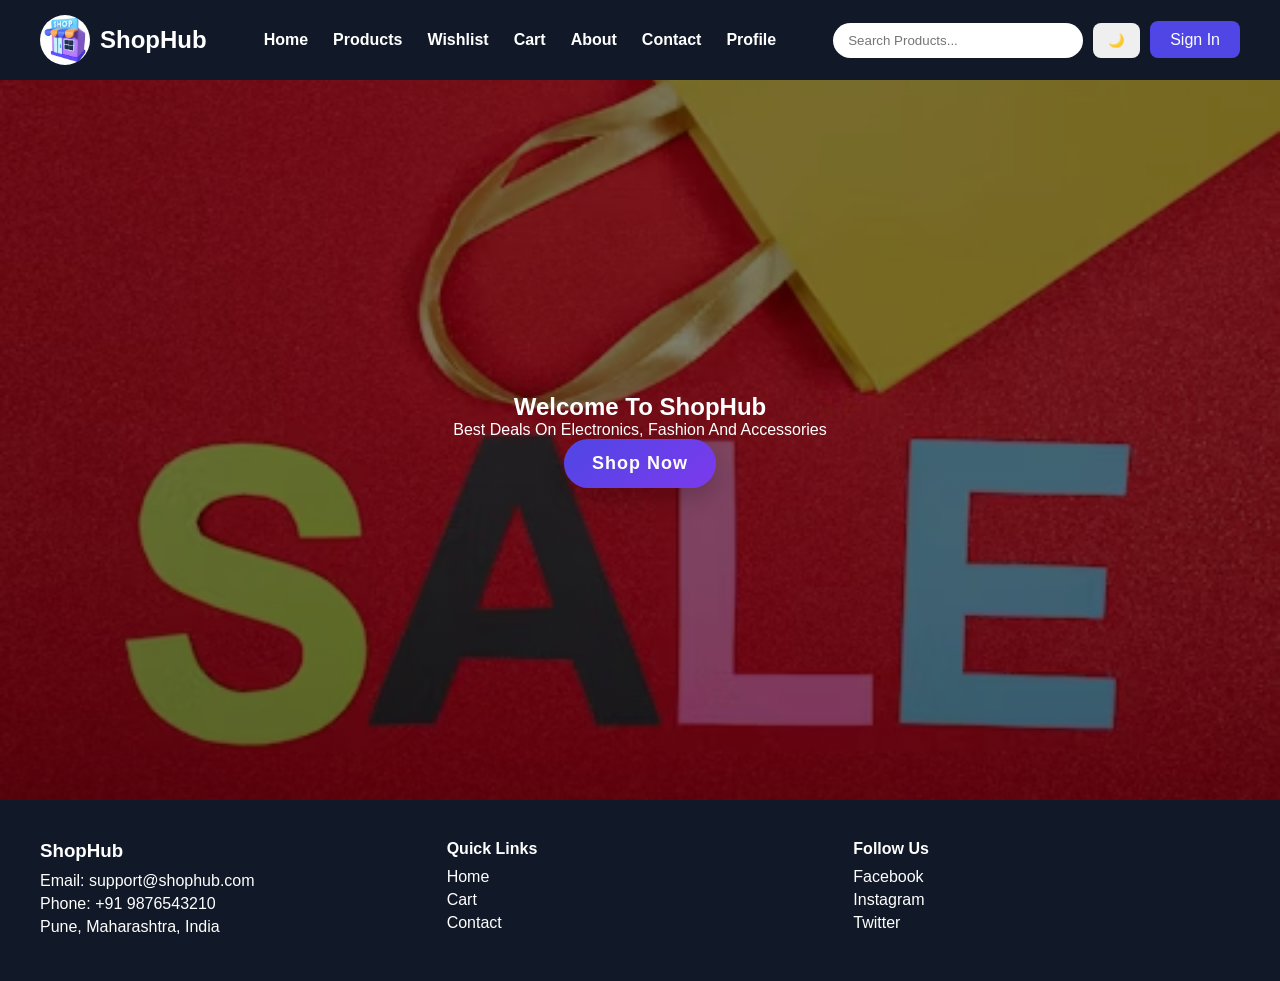
==== commit dbc638b4: "Update site content and assets" ====
--- a/index.html
+++ b/index.html
@@ -21,6 +21,7 @@
 
 <nav>
 <a href="index.html">Home</a>
+<a href="products.html">Products</a>
 <a href="wishlist.html">Wishlist</a>
 <a href="cart.html">Cart</a>
 <a href="about.html">About</a>
@@ -53,183 +54,21 @@
 
 <section class="hero">
 
-<h1>Big Summer Sale</h1>
+<div class="hero-content">
+
+<h1>Welcome To ShopHub</h1>
 
 <p>
-Up To 70% OFF On Electronics,
-Fashion & Accessories
+Best Deals On Electronics,
+Fashion And Accessories
 </p>
 
-<a href="#products">
-<button class="shop-btn">
-Shop Now
-</button>
+<a href="products.html">
+
+<button class="shop-btn">Shop Now</button>
+
 </a>
 
-</section>
-
-<section id="products" class="products">
-
-<!-- Product 1 -->
-
-<div class="card">
-    <a href="product.html?id=1">
-        <img src="images/product1.jpg" alt="Smart Watch">
-        <h3>Smart Watch</h3>
-    </a>
-    <p>₹1999</p>
-    <button onclick="addToCart('Smart Watch',1499)">Add To Cart</button>
-    <button onclick="addToWishlist('Smart Watch',1499)">Wishlist</button>
-</div>
-
-<!-- Product 2 -->
-
-<div class="card">
-    <a href="product.html?id=2"> 
-        <img src="images/product2.jpg" alt="Wireless Headphones">
-        <h3>Wireless Headphones</h3>
-    </a>
-    <p>₹1999</p>
-<button onclick="addToCart('Wireless Headphones',1999)">Add To Cart</button>
-<button onclick="addToWishlist('Wireless Headphones',1999)">Wishlist</button>
-</div>
-
-<!-- Product 3 -->
-
-<div class="card">
-    <a href="product.html?id=3">
-        <img src="images/product3.jpg" alt="Shoes">
-        <h3>Shoes</h3>
-    </a>
-    <p>₹999</p>
-    <button onclick="addToCart('Shoes',999)">Add To Cart</button>   
-    <button onclick="addToWishlist('Shoes',999)">Wishlist</button>
-</div>
-
-<!-- Product 4 -->
-
-<div class="card">
-    <a href="product.html?id=4">
-        <img src="images/product4.jpg" alt="Laptop Bag">
-        <h3>Laptop Bag</h3>
-    </a>
-    <p>₹799</p>
-    <button onclick="addToCart('Laptop Bag',799)">Add To Cart</button>
-    <button onclick="addToWishlist('Laptop Bag',799)">Wishlist</button>
-</div>      
-
-<!-- Product 5 -->
-
-<div class="card">
-    <a href="product.html?id=5">
-        <img src="images/product5.jpg" alt="Speaker">
-        <h3>Speaker</h3>
-    </a>
-    <p>₹1299</p>
-    <button onclick="addToCart('Speaker',1299)">Add To Cart</button>
-    <button onclick="addToWishlist('Speaker',1299)">Wishlist</button>
-</div>
-
-<!-- Product 6-15 -->
-
-<div class="card">
-    <a href="product.html?id=6">
-        <img src="images/product6.jpg" alt="Mobile Phone">
-        <h3>Mobile Phone</h3>
-    </a>
-    <p>₹899</p>
-    <button onclick="addToCart('Mobile Phone',899)">Add To Cart</button>
-    <button onclick="addToWishlist('Mobile Phone',899)">Wishlist</button>
-</div>
-
-<div class="card">
-    <a href="product.html?id=7">
-        <img src="images/product7.jpg" alt="Wireless Mouse">
-        <h3>Wireless Mouse</h3>
-    </a>
-    <p>₹999</p>
-    <button onclick="addToCart('Wireless Mouse',999)">Add To Cart</button>
-    <button onclick="addToWishlist('Wireless Mouse',999)">Wishlist</button>
-</div>
-
-<div class="card">
-    <a href="product.html?id=8">
-        <img src="images/product8.jpg" alt="Perfume">
-        <h3>Perfume</h3>
-    </a>
-    <p>₹1099</p>
-    <button onclick="addToCart('Perfume',1099)">Add To Cart</button>
-    <button onclick="addToWishlist('Perfume',1099)">Wishlist</button>
-</div>
-
-<div class="card">
-    <a href="product.html?id=9">
-        <img src="images/product9.jpg" alt="Sun glasses">
-        <h3>Sun glasses</h3>
-    </a>
-    <p>₹1199</p>
-    <button onclick="addToCart('Sun glasses',1199)">Add To Cart</button>
-    <button onclick="addToWishlist('Sun glasses',1199)">Wishlist</button>
-</div>
-
-<div class="card">
-    <a href="product.html?id=10">
-        <img src="images/product10.jpg" alt="School Bag">
-        <h3>School Bag</h3>
-    </a>
-    <p>₹1299</p>
-    <button onclick="addToCart('School Bag',1299)">Add To Cart</button>
-    <button onclick="addToWishlist('School Bag',1299)">Wishlist</button>
-</div>
-
-<div class="card">
-    <a href="product.html?id=11">
-        <img src="images/product11.jpg" alt="Keyboard">
-        <h3>Keyboard</h3>
-    </a>
-    <p>₹1399</p>
-    <button onclick="addToCart('Keyboard',1399)">Add To Cart</button>
-    <button onclick="addToWishlist('Keyboard',1399)">Wishlist</button>
-</div>
-
-<div class="card">
-    <a href="product.html?id=12">
-        <img src="images/product12.jpg" alt="Wireless earbuds">
-        <h3>Wireless earbuds</h3>
-    </a>
-    <p>₹1499</p>
-    <button onclick="addToCart('Wireless earbuds',1499)">Add To Cart</button>
-    <button onclick="addToWishlist('Wireless earbuds',1499)">Wishlist</button>
-</div>
-
-<div class="card">
-    <a href="product.html?id=13">
-        <img src="images/product13.jpg" alt="Water bottle">
-        <h3>Water bottle</h3>
-    </a>
-    <p>₹1599</p>
-    <button onclick="addToCart('Water Bottle',1599)">Add To Cart</button>
-    <button onclick="addToWishlist('Water Bottle',1599)">Wishlist</button>
-</div>
-
-<div class="card">
-    <a href="product.html?id=14">
-        <img src="images/product14.jpg" alt="Office chair">
-        <h3>Office chair</h3>
-    </a>
-    <p>₹1699</p>
-    <button onclick="addToCart('Office chair',1699)">Add To Cart</button>
-    <button onclick="addToWishlist('Office chair',1699)">Wishlist</button>
-</div>
-
-<div class="card">
-    <a href="product.html?id=15">
-        <img src="images/product15.jpg" alt="Camera">
-        <h3>Camera</h3>
-    </a>
-    <p>₹1799</p>
-    <button onclick="addToCart('Camera',1799)">Add To Cart</button>
-    <button onclick="addToWishlist('Camera',1799)">Wishlist</button>
 </div>
 
 </section>
--- a/css/style.css
+++ b/css/style.css
@@ -97,40 +97,25 @@
 ========================= */
 
 .hero{
-height:500px;
-display:flex;
-flex-direction:column;
-justify-content:center;
-align-items:center;
-text-align:center;
-background:
-linear-gradient(
-135deg,
-#4f46e5,
-#06b6d4
-);
-color:white;
-}
-
-.hero h1{
-font-size:55px;
-margin-bottom:20px;
-}
-
-.hero p{
-font-size:22px;
-margin-bottom:20px;
-}
-
-.shop-btn{
-padding:15px 30px;
-background:white;
-color:#4f46e5;
-font-size:18px;
-font-weight:bold;
-border:none;
-border-radius:30px;
-cursor:pointer;
+    height:80vh;
+
+    background:
+    linear-gradient(
+        rgba(0,0,0,0.5),
+        rgba(0,0,0,0.5)
+    ),
+    url("../images/home-bg.jpg");
+
+    background-size:cover;
+    background-position:center;
+    background-repeat:no-repeat;
+
+    display:flex;
+    justify-content:center;
+    align-items:center;
+
+    color:white;
+    text-align:center;
 }
 
 /* =========================
@@ -905,4 +890,191 @@
 .product-info h2{
 color:#4f46e5;
 margin:15px 0;
-}+}
+
+/* =========================
+   SHOP BUTTON STYLING
+========================= */
+
+.shop-btn{
+    background: linear-gradient(135deg, #4f46e5, #7c3aed);
+    color: white;
+
+    padding: 14px 28px;
+    font-size: 18px;
+    font-weight: 600;
+
+    border: none;
+    border-radius: 50px;
+
+    cursor: pointer;
+
+    box-shadow: 0 10px 25px rgba(0,0,0,0.2);
+
+    transition: all 0.3s ease;
+    letter-spacing: 1px;
+}
+
+.shop-btn:hover{
+    transform: translateY(-4px);
+    box-shadow: 0 15px 30px rgba(0,0,0,0.3);
+    background: linear-gradient(135deg, #7c3aed, #4f46e5);
+}
+
+.shop-btn:active{
+    transform: scale(0.95);
+}
+
+/* =========================
+   CART PAGE DESIGN
+========================= */
+
+.cart-card{
+    display:flex;
+    gap:20px;
+
+    background:#fff;
+    padding:15px;
+    margin:15px 0;
+
+    border-radius:15px;
+
+    box-shadow:0 5px 20px rgba(0,0,0,0.1);
+
+    align-items:center;
+}
+
+.cart-img img{
+    width:120px;
+    height:120px;
+    object-fit:cover;
+
+    border-radius:10px;
+}
+
+.cart-info h2{
+    margin:0;
+    font-size:20px;
+}
+
+.price{
+    color:#4f46e5;
+    font-weight:bold;
+    margin:5px 0;
+}
+
+.qty-box{
+    display:flex;
+    align-items:center;
+    gap:10px;
+    margin-top:10px;
+}
+
+.qty-box button{
+    padding:5px 10px;
+    border:none;
+    background:#4f46e5;
+    color:white;
+    border-radius:5px;
+    cursor:pointer;
+}
+
+.remove-btn{
+    margin-top:10px;
+    background:red;
+    color:white;
+    border:none;
+    padding:6px 12px;
+    border-radius:6px;
+    cursor:pointer;
+}
+
+.cart-total{
+    font-size:22px;
+    font-weight:bold;
+    margin-top:20px;
+    text-align:right;
+}
+
+/* =========================
+   PRODUCTS PAGE UI FIX
+========================= */
+
+.products-section{
+    padding:40px;
+    background:#f5f7fb;
+    min-height:100vh;
+}
+
+.page-title{
+    text-align:center;
+    font-size:32px;
+    margin-bottom:30px;
+    color:#111;
+}
+
+/* GRID LAYOUT */
+.products-grid{
+    display:grid;
+    grid-template-columns:repeat(auto-fit, minmax(220px, 1fr));
+    gap:25px;
+}
+
+/* PRODUCT CARD */
+.card{
+    background:white;
+    border-radius:15px;
+    padding:15px;
+    box-shadow:0 5px 20px rgba(0,0,0,0.1);
+    transition:0.3s ease;
+    text-align:center;
+}
+
+.card:hover{
+    transform:translateY(-8px);
+    box-shadow:0 10px 30px rgba(0,0,0,0.2);
+}
+
+/* PRODUCT IMAGE */
+.card img{
+    width:100%;
+    height:180px;
+    object-fit:cover;
+    border-radius:10px;
+}
+
+/* TITLE */
+.card h3{
+    margin:10px 0;
+    font-size:18px;
+}
+
+/* PRICE */
+.card p{
+    color:#4f46e5;
+    font-weight:bold;
+    margin-bottom:10px;
+}
+
+/* BUTTONS */
+.card button{
+    width:100%;
+    padding:10px;
+    margin-top:5px;
+    border:none;
+    border-radius:8px;
+    cursor:pointer;
+    font-weight:bold;
+}
+
+/* ADD TO CART */
+.card button:first-of-type{
+    background:#4f46e5;
+    color:white;
+}
+
+/* WISHLIST */
+.card button:last-of-type{
+    background:#ff4d4d;
+    color:white;
+}
